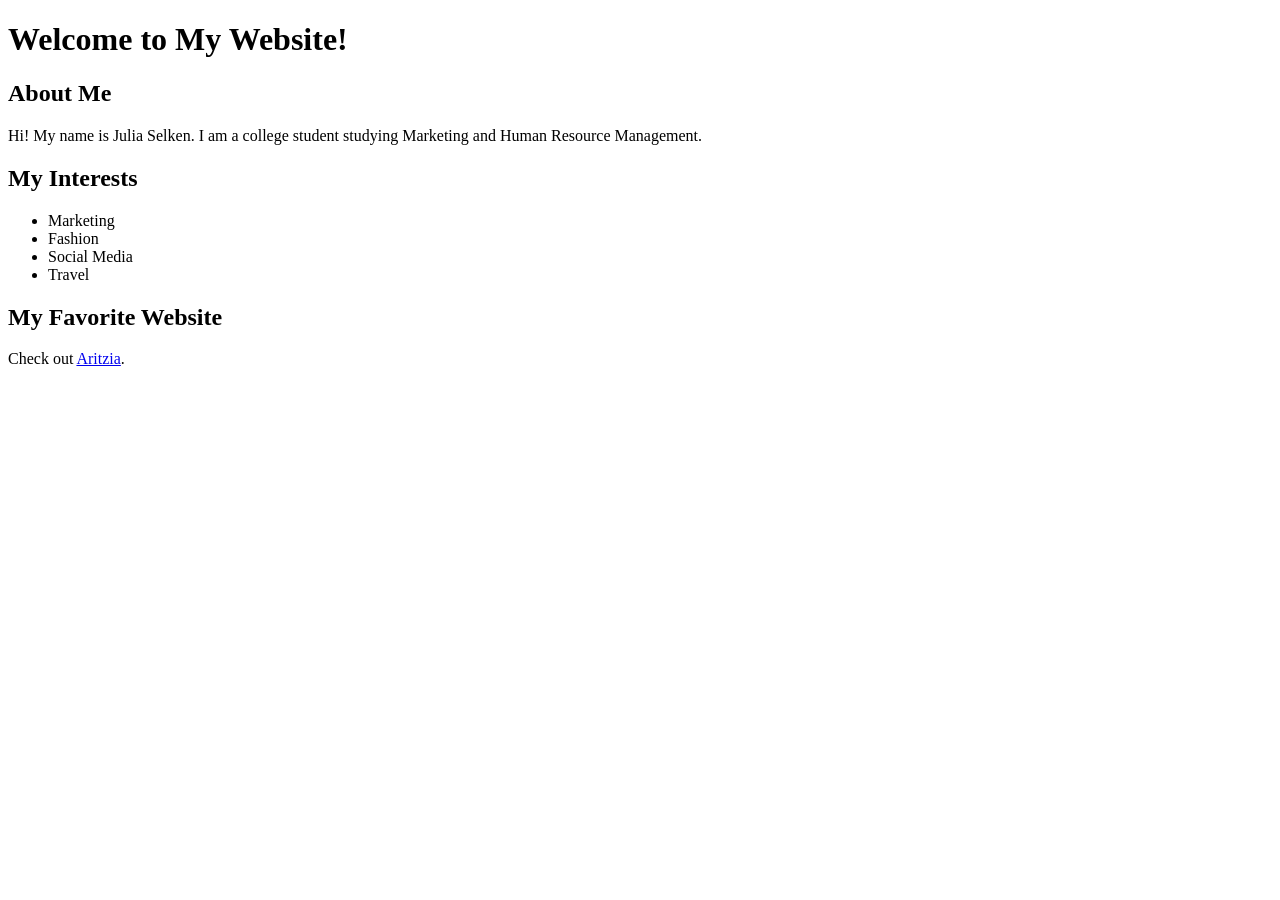
==== index.html @ e6001d1b "Create index.html" ====
<!DOCTYPE html>
<html lang="en">

<head>
  <meta charset="UTF-8">
  <meta name="viewport" content="width=device-width, initial-scale=1.0">

  <title>Julia Selken</title>
</head>

<body>

  <h1>Welcome to My Website!</h1>

  <h2>About Me</h2>

  <p>
    Hi! My name is Julia Selken. I am a college student studying Marketing
    and Human Resource Management.
  </p>

  <h2>My Interests</h2>

  <ul>
    <li>Marketing</li>
    <li>Fashion</li>
    <li>Social Media</li>
    <li>Travel</li>
  </ul>

  <h2>My Favorite Website</h2>

  <p>
    Check out
    <a href="https://www.aritzia.com/" target="_blank">Aritzia</a>.
  </p>

</body>

</html>
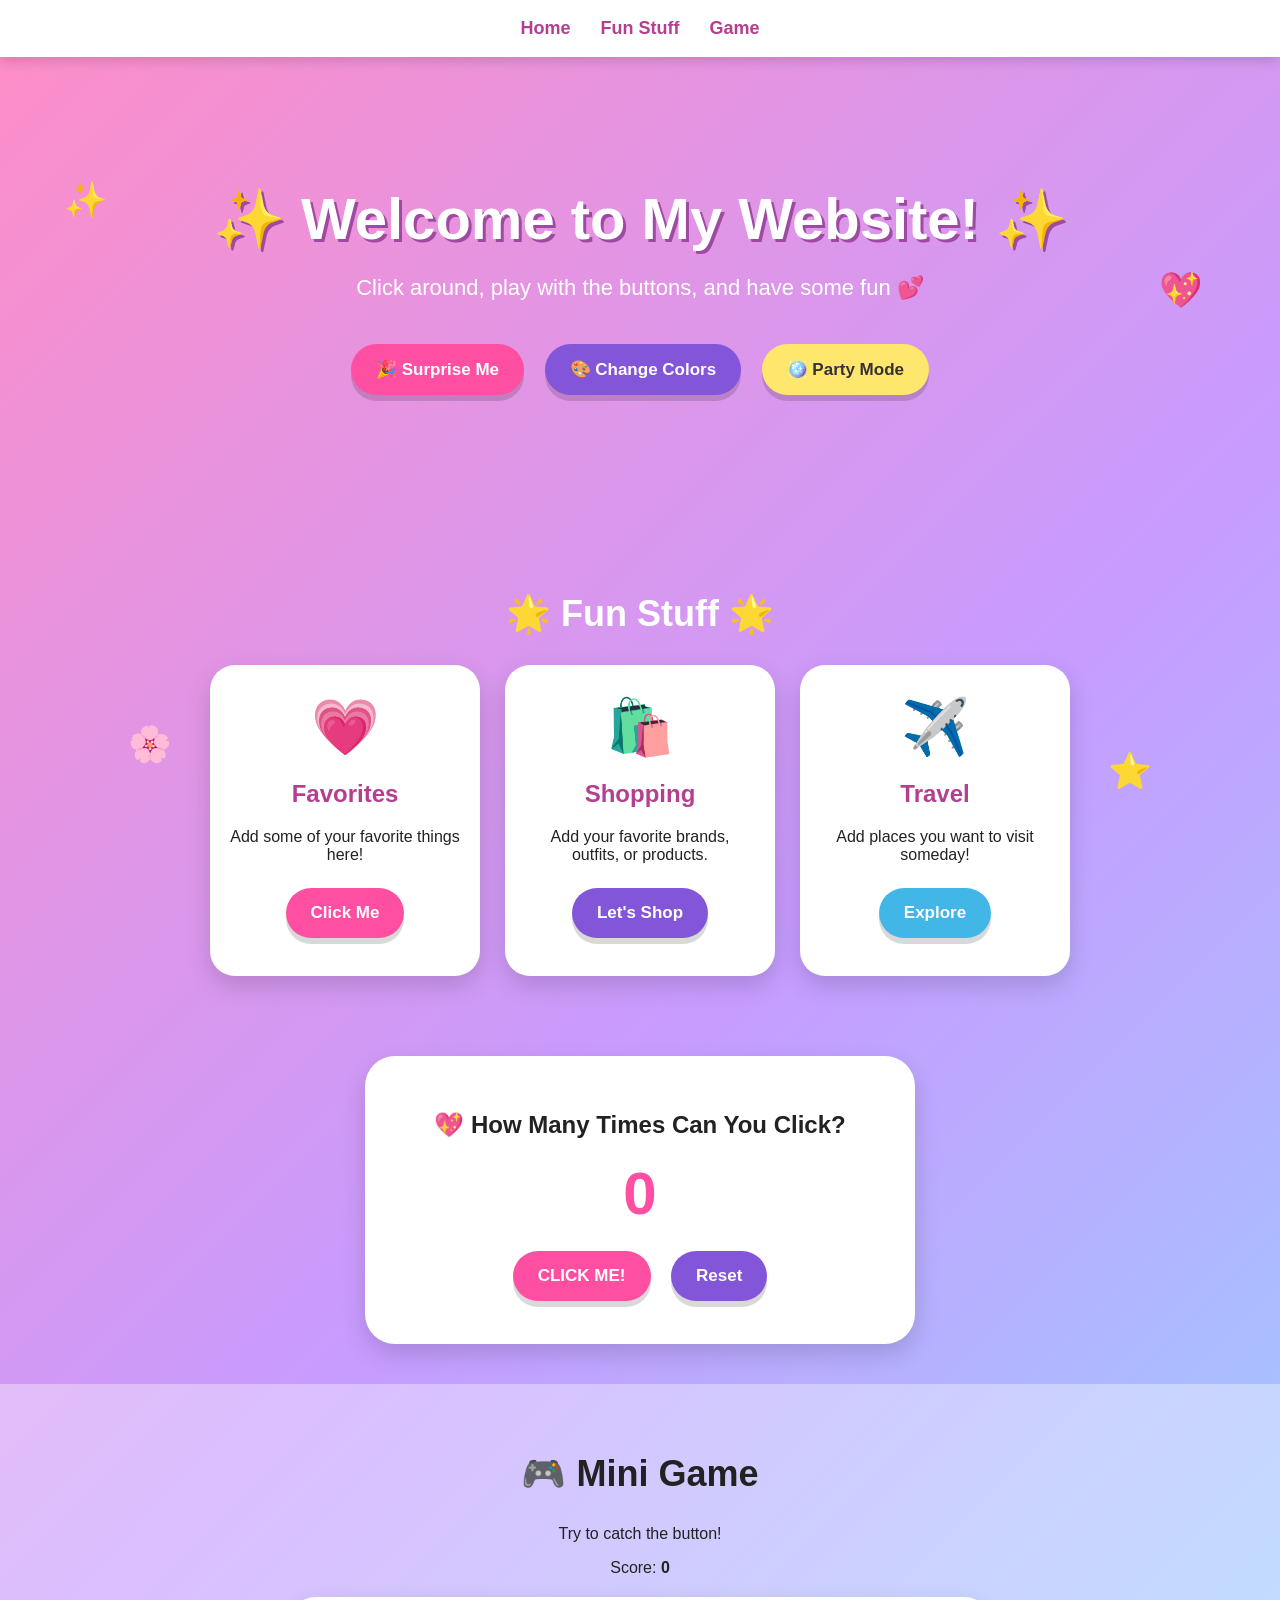
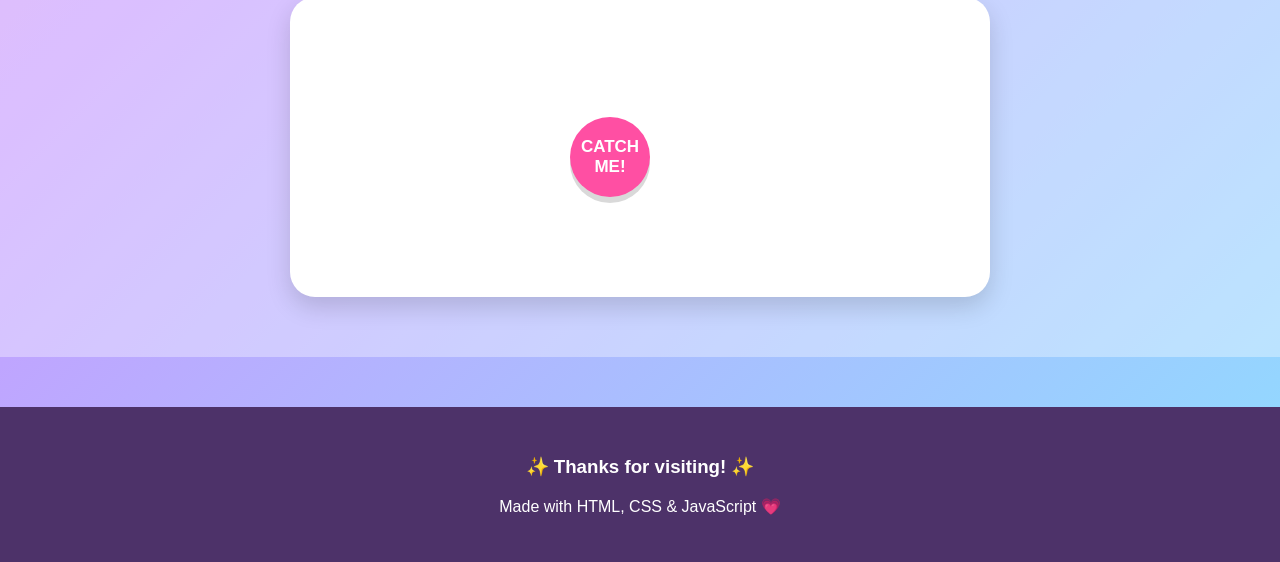
==== commit c309e6f0: "Update index.html" ====
--- a/index.html
+++ b/index.html
@@ -1,40 +1,576 @@
 <!DOCTYPE html>
 <html lang="en">
-
 <head>
   <meta charset="UTF-8">
   <meta name="viewport" content="width=device-width, initial-scale=1.0">
 
-  <title>Julia Selken</title>
+  <title>Julia's Fun Website</title>
+
+  <style>
+    * {
+      box-sizing: border-box;
+    }
+
+    body {
+      margin: 0;
+      font-family: Arial, Helvetica, sans-serif;
+      background: linear-gradient(135deg, #ff8dc7, #c79cff, #8fdcff);
+      min-height: 100vh;
+      color: #222;
+      text-align: center;
+      transition: background 0.5s ease;
+    }
+
+    /* TOP NAVIGATION */
+    nav {
+      background-color: white;
+      padding: 18px;
+      display: flex;
+      justify-content: center;
+      gap: 30px;
+      flex-wrap: wrap;
+      box-shadow: 0 4px 12px rgba(0,0,0,0.15);
+    }
+
+    nav a {
+      text-decoration: none;
+      color: #b43e8f;
+      font-weight: bold;
+      font-size: 18px;
+      transition: 0.2s;
+    }
+
+    nav a:hover {
+      color: #6336c7;
+      transform: scale(1.1);
+    }
+
+    /* HERO SECTION */
+    .hero {
+      padding: 80px 20px 60px;
+    }
+
+    h1 {
+      font-size: 58px;
+      margin-bottom: 10px;
+      color: white;
+      text-shadow: 3px 3px 0px #9f4aa2;
+    }
+
+    .subtitle {
+      font-size: 22px;
+      color: white;
+      margin-bottom: 35px;
+    }
+
+    /* BUTTONS */
+    button {
+      border: none;
+      padding: 15px 25px;
+      margin: 8px;
+      border-radius: 30px;
+      font-size: 17px;
+      font-weight: bold;
+      cursor: pointer;
+      transition: 0.25s;
+      box-shadow: 0 6px 0 rgba(0,0,0,0.15);
+    }
+
+    button:hover {
+      transform: translateY(-5px) scale(1.05);
+    }
+
+    button:active {
+      transform: translateY(2px);
+      box-shadow: 0 2px 0 rgba(0,0,0,0.15);
+    }
+
+    .pink-button {
+      background-color: #ff4fa3;
+      color: white;
+    }
+
+    .purple-button {
+      background-color: #8255d9;
+      color: white;
+    }
+
+    .blue-button {
+      background-color: #43b6e8;
+      color: white;
+    }
+
+    .yellow-button {
+      background-color: #ffe66d;
+      color: #333;
+    }
+
+    /* CARDS */
+    .section {
+      max-width: 1000px;
+      margin: auto;
+      padding: 40px 20px;
+    }
+
+    .card-container {
+      display: flex;
+      justify-content: center;
+      gap: 25px;
+      flex-wrap: wrap;
+    }
+
+    .card {
+      width: 270px;
+      background-color: white;
+      border-radius: 25px;
+      padding: 30px 20px;
+      box-shadow: 0 10px 25px rgba(0,0,0,0.15);
+      transition: 0.3s;
+    }
+
+    .card:hover {
+      transform: translateY(-10px) rotate(1deg);
+    }
+
+    .emoji {
+      font-size: 55px;
+    }
+
+    .card h2 {
+      color: #b43e8f;
+    }
+
+    /* CLICK COUNTER */
+    .counter-box {
+      background-color: white;
+      max-width: 550px;
+      margin: 40px auto;
+      padding: 35px;
+      border-radius: 30px;
+      box-shadow: 0 10px 25px rgba(0,0,0,0.15);
+    }
+
+    #count {
+      font-size: 60px;
+      font-weight: bold;
+      color: #ff4fa3;
+      margin: 15px;
+    }
+
+    /* SURPRISE MESSAGE */
+    #message {
+      min-height: 40px;
+      font-size: 24px;
+      font-weight: bold;
+      color: white;
+      margin-top: 20px;
+    }
+
+    /* MINI GAME */
+    .game {
+      background-color: rgba(255,255,255,0.35);
+      padding: 40px 20px;
+      margin-top: 40px;
+    }
+
+    #gameArea {
+      background-color: white;
+      width: 90%;
+      max-width: 700px;
+      height: 300px;
+      margin: 20px auto;
+      border-radius: 25px;
+      position: relative;
+      overflow: hidden;
+      box-shadow: 0 10px 25px rgba(0,0,0,0.15);
+    }
+
+    #gameButton {
+      position: absolute;
+      left: 40%;
+      top: 40%;
+      background-color: #ff4fa3;
+      color: white;
+      width: 80px;
+      height: 80px;
+      border-radius: 50%;
+      padding: 5px;
+      margin: 0;
+    }
+
+    /* FOOTER */
+    footer {
+      background-color: #4d3269;
+      color: white;
+      padding: 30px;
+      margin-top: 50px;
+    }
+
+    /* FLOATING DECORATIONS */
+    .floating {
+      position: fixed;
+      font-size: 35px;
+      animation: float 4s ease-in-out infinite;
+      pointer-events: none;
+    }
+
+    .one {
+      left: 5%;
+      top: 20%;
+    }
+
+    .two {
+      right: 6%;
+      top: 30%;
+      animation-delay: 1s;
+    }
+
+    .three {
+      left: 10%;
+      bottom: 15%;
+      animation-delay: 2s;
+    }
+
+    .four {
+      right: 10%;
+      bottom: 12%;
+      animation-delay: 3s;
+    }
+
+    @keyframes float {
+      0% {
+        transform: translateY(0px) rotate(0deg);
+      }
+
+      50% {
+        transform: translateY(-20px) rotate(10deg);
+      }
+
+      100% {
+        transform: translateY(0px) rotate(0deg);
+      }
+    }
+
+    @media (max-width: 600px) {
+      h1 {
+        font-size: 42px;
+      }
+
+      .subtitle {
+        font-size: 18px;
+      }
+    }
+  </style>
 </head>
 
 <body>
 
-  <h1>Welcome to My Website!</h1>
-
-  <h2>About Me</h2>
-
-  <p>
-    Hi! My name is Julia Selken. I am a college student studying Marketing
-    and Human Resource Management.
-  </p>
-
-  <h2>My Interests</h2>
-
-  <ul>
-    <li>Marketing</li>
-    <li>Fashion</li>
-    <li>Social Media</li>
-    <li>Travel</li>
-  </ul>
-
-  <h2>My Favorite Website</h2>
-
-  <p>
-    Check out
-    <a href="https://www.aritzia.com/" target="_blank">Aritzia</a>.
-  </p>
+  <!-- FLOATING DECORATIONS -->
+  <div class="floating one">✨</div>
+  <div class="floating two">💖</div>
+  <div class="floating three">🌸</div>
+  <div class="floating four">⭐</div>
+
+
+  <!-- NAVIGATION -->
+  <nav>
+    <a href="#home">Home</a>
+    <a href="#fun">Fun Stuff</a>
+    <a href="#game">Game</a>
+  </nav>
+
+
+  <!-- MAIN HERO -->
+  <section class="hero" id="home">
+
+    <h1>✨ Welcome to My Website! ✨</h1>
+
+    <p class="subtitle">
+      Click around, play with the buttons, and have some fun 💕
+    </p>
+
+    <button class="pink-button" onclick="showMessage()">
+      🎉 Surprise Me
+    </button>
+
+    <button class="purple-button" onclick="changeBackground()">
+      🎨 Change Colors
+    </button>
+
+    <button class="yellow-button" onclick="partyMode()">
+      🪩 Party Mode
+    </button>
+
+    <div id="message"></div>
+
+  </section>
+
+
+  <!-- FUN CARDS -->
+  <section class="section" id="fun">
+
+    <h2 style="font-size: 36px; color: white;">
+      🌟 Fun Stuff 🌟
+    </h2>
+
+    <div class="card-container">
+
+      <div class="card">
+        <div class="emoji">💗</div>
+        <h2>Favorites</h2>
+        <p>
+          Add some of your favorite things here!
+        </p>
+
+        <button class="pink-button" onclick="alert('You clicked Favorites! 💕')">
+          Click Me
+        </button>
+      </div>
+
+
+      <div class="card">
+        <div class="emoji">🛍️</div>
+        <h2>Shopping</h2>
+        <p>
+          Add your favorite brands, outfits, or products.
+        </p>
+
+        <button class="purple-button" onclick="alert('Shopping time! 🛍️✨')">
+          Let's Shop
+        </button>
+      </div>
+
+
+      <div class="card">
+        <div class="emoji">✈️</div>
+        <h2>Travel</h2>
+        <p>
+          Add places you want to visit someday!
+        </p>
+
+        <button class="blue-button" onclick="alert('Adventure time! ✈️🌴')">
+          Explore
+        </button>
+      </div>
+
+    </div>
+
+  </section>
+
+
+  <!-- CLICK COUNTER -->
+  <section class="counter-box">
+
+    <h2>💖 How Many Times Can You Click?</h2>
+
+    <div id="count">0</div>
+
+    <button class="pink-button" onclick="addClick()">
+      CLICK ME!
+    </button>
+
+    <button class="purple-button" onclick="resetClicks()">
+      Reset
+    </button>
+
+  </section>
+
+
+  <!-- MINI GAME -->
+  <section class="game" id="game">
+
+    <h2 style="font-size: 36px;">
+      🎮 Mini Game
+    </h2>
+
+    <p>
+      Try to catch the button!
+    </p>
+
+    <p>
+      Score: <strong id="score">0</strong>
+    </p>
+
+    <div id="gameArea">
+
+      <button id="gameButton" onclick="moveButton()">
+        CATCH ME!
+      </button>
+
+    </div>
+
+  </section>
+
+
+  <!-- FOOTER -->
+  <footer>
+    <h3>✨ Thanks for visiting! ✨</h3>
+    <p>Made with HTML, CSS & JavaScript 💗</p>
+  </footer>
+
+
+  <script>
+
+    /* SURPRISE MESSAGE */
+
+    function showMessage() {
+
+      const messages = [
+        "You're doing amazing! 💕",
+        "✨ Main character energy ✨",
+        "Today is going to be a good day! 🌸",
+        "You found the secret message! 🤭",
+        "SLAYYYY 💅",
+        "⭐ You're a star! ⭐",
+        "Time for a little treat 🛍️",
+        "Good vibes only! 💖"
+      ];
+
+      const randomNumber =
+        Math.floor(Math.random() * messages.length);
+
+      document.getElementById("message").innerHTML =
+        messages[randomNumber];
+    }
+
+
+    /* CHANGE BACKGROUND */
+
+    let colorNumber = 0;
+
+    const backgrounds = [
+      "linear-gradient(135deg, #ff8dc7, #c79cff, #8fdcff)",
+      "linear-gradient(135deg, #ffb3c6, #ff8fab, #fb6f92)",
+      "linear-gradient(135deg, #b8c0ff, #c8b6ff, #e7c6ff)",
+      "linear-gradient(135deg, #90e0ef, #caf0f8, #ade8f4)",
+      "linear-gradient(135deg, #ffd166, #ff8fab, #c77dff)"
+    ];
+
+    function changeBackground() {
+
+      colorNumber++;
+
+      if (colorNumber >= backgrounds.length) {
+        colorNumber = 0;
+      }
+
+      document.body.style.background =
+        backgrounds[colorNumber];
+    }
+
+
+    /* CLICK COUNTER */
+
+    let clicks = 0;
+
+    function addClick() {
+
+      clicks++;
+
+      document.getElementById("count").innerHTML = clicks;
+
+      if (clicks === 10) {
+        alert("🎉 YOU MADE IT TO 10!");
+      }
+
+      if (clicks === 25) {
+        alert("OMG 25 CLICKS?! 💖");
+      }
+
+      if (clicks === 50) {
+        alert("50!!! You're unstoppable 🏆");
+      }
+    }
+
+
+    function resetClicks() {
+
+      clicks = 0;
+
+      document.getElementById("count").innerHTML = 0;
+    }
+
+
+    /* PARTY MODE */
+
+    function partyMode() {
+
+      const partyColors = [
+        "#ff4fa3",
+        "#9b5de5",
+        "#00bbf9",
+        "#fee440",
+        "#00f5d4",
+        "#ff99c8"
+      ];
+
+      let changes = 0;
+
+      const party = setInterval(function() {
+
+        const randomColor =
+          partyColors[
+            Math.floor(Math.random() * partyColors.length)
+          ];
+
+        document.body.style.background = randomColor;
+
+        changes++;
+
+        if (changes > 10) {
+
+          clearInterval(party);
+
+          document.body.style.background =
+            "linear-gradient(135deg, #ff8dc7, #c79cff, #8fdcff)";
+        }
+
+      }, 150);
+    }
+
+
+    /* MINI GAME */
+
+    let score = 0;
+
+    function moveButton() {
+
+      score++;
+
+      document.getElementById("score").innerHTML = score;
+
+      const gameArea =
+        document.getElementById("gameArea");
+
+      const button =
+        document.getElementById("gameButton");
+
+      const maxX =
+        gameArea.clientWidth - button.offsetWidth;
+
+      const maxY =
+        gameArea.clientHeight - button.offsetHeight;
+
+      const randomX =
+        Math.floor(Math.random() * maxX);
+
+      const randomY =
+        Math.floor(Math.random() * maxY);
+
+      button.style.left = randomX + "px";
+
+      button.style.top = randomY + "px";
+
+
+      if (score === 10) {
+
+        alert(
+          "🏆 YOU WON! You caught it 10 times!"
+        );
+      }
+    }
+
+  </script>
 
 </body>
-
 </html>
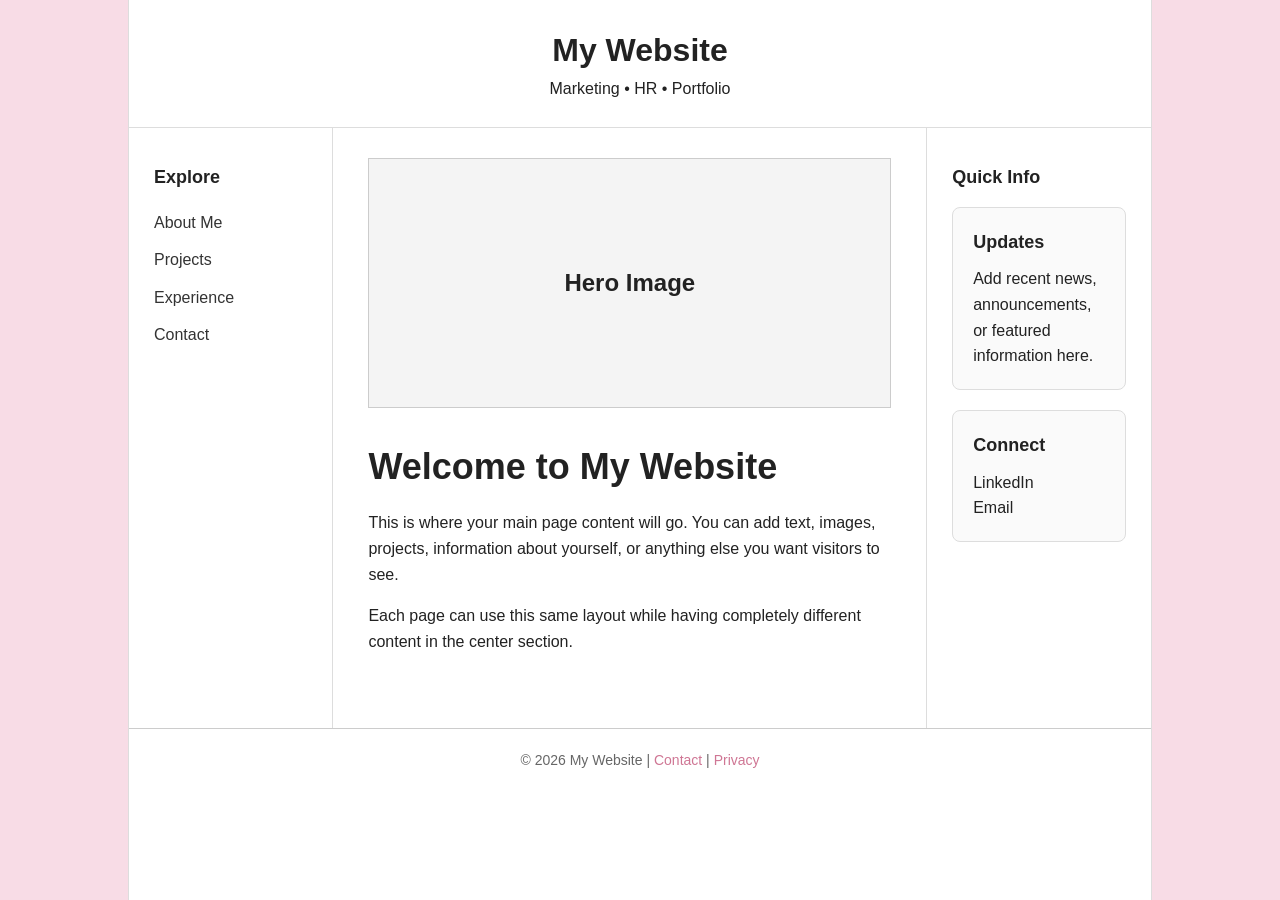
==== commit c25880d0: "Update index.html" ====
--- a/index.html
+++ b/index.html
@@ -1,576 +1,222 @@
 <!DOCTYPE html>
+
 <html lang="en">
+
 <head>
-  <meta charset="UTF-8">
-  <meta name="viewport" content="width=device-width, initial-scale=1.0">
-
-  <title>Julia's Fun Website</title>
-
-  <style>
-    * {
-      box-sizing: border-box;
-    }
-
-    body {
-      margin: 0;
-      font-family: Arial, Helvetica, sans-serif;
-      background: linear-gradient(135deg, #ff8dc7, #c79cff, #8fdcff);
-      min-height: 100vh;
-      color: #222;
-      text-align: center;
-      transition: background 0.5s ease;
-    }
-
-    /* TOP NAVIGATION */
-    nav {
-      background-color: white;
-      padding: 18px;
-      display: flex;
-      justify-content: center;
-      gap: 30px;
-      flex-wrap: wrap;
-      box-shadow: 0 4px 12px rgba(0,0,0,0.15);
-    }
-
-    nav a {
-      text-decoration: none;
-      color: #b43e8f;
-      font-weight: bold;
-      font-size: 18px;
-      transition: 0.2s;
-    }
-
-    nav a:hover {
-      color: #6336c7;
-      transform: scale(1.1);
-    }
-
-    /* HERO SECTION */
-    .hero {
-      padding: 80px 20px 60px;
-    }
-
-    h1 {
-      font-size: 58px;
-      margin-bottom: 10px;
-      color: white;
-      text-shadow: 3px 3px 0px #9f4aa2;
-    }
-
-    .subtitle {
-      font-size: 22px;
-      color: white;
-      margin-bottom: 35px;
-    }
-
-    /* BUTTONS */
-    button {
-      border: none;
-      padding: 15px 25px;
-      margin: 8px;
-      border-radius: 30px;
-      font-size: 17px;
-      font-weight: bold;
-      cursor: pointer;
-      transition: 0.25s;
-      box-shadow: 0 6px 0 rgba(0,0,0,0.15);
-    }
-
-    button:hover {
-      transform: translateY(-5px) scale(1.05);
-    }
-
-    button:active {
-      transform: translateY(2px);
-      box-shadow: 0 2px 0 rgba(0,0,0,0.15);
-    }
-
-    .pink-button {
-      background-color: #ff4fa3;
-      color: white;
-    }
-
-    .purple-button {
-      background-color: #8255d9;
-      color: white;
-    }
-
-    .blue-button {
-      background-color: #43b6e8;
-      color: white;
-    }
-
-    .yellow-button {
-      background-color: #ffe66d;
-      color: #333;
-    }
-
-    /* CARDS */
-    .section {
-      max-width: 1000px;
-      margin: auto;
-      padding: 40px 20px;
-    }
-
-    .card-container {
-      display: flex;
-      justify-content: center;
-      gap: 25px;
-      flex-wrap: wrap;
-    }
-
-    .card {
-      width: 270px;
-      background-color: white;
-      border-radius: 25px;
-      padding: 30px 20px;
-      box-shadow: 0 10px 25px rgba(0,0,0,0.15);
-      transition: 0.3s;
-    }
-
-    .card:hover {
-      transform: translateY(-10px) rotate(1deg);
-    }
-
-    .emoji {
-      font-size: 55px;
-    }
-
-    .card h2 {
-      color: #b43e8f;
-    }
-
-    /* CLICK COUNTER */
-    .counter-box {
-      background-color: white;
-      max-width: 550px;
-      margin: 40px auto;
-      padding: 35px;
-      border-radius: 30px;
-      box-shadow: 0 10px 25px rgba(0,0,0,0.15);
-    }
-
-    #count {
-      font-size: 60px;
-      font-weight: bold;
-      color: #ff4fa3;
-      margin: 15px;
-    }
-
-    /* SURPRISE MESSAGE */
-    #message {
-      min-height: 40px;
-      font-size: 24px;
-      font-weight: bold;
-      color: white;
-      margin-top: 20px;
-    }
-
-    /* MINI GAME */
-    .game {
-      background-color: rgba(255,255,255,0.35);
-      padding: 40px 20px;
-      margin-top: 40px;
-    }
-
-    #gameArea {
-      background-color: white;
-      width: 90%;
-      max-width: 700px;
-      height: 300px;
-      margin: 20px auto;
-      border-radius: 25px;
-      position: relative;
-      overflow: hidden;
-      box-shadow: 0 10px 25px rgba(0,0,0,0.15);
-    }
-
-    #gameButton {
-      position: absolute;
-      left: 40%;
-      top: 40%;
-      background-color: #ff4fa3;
-      color: white;
-      width: 80px;
-      height: 80px;
-      border-radius: 50%;
-      padding: 5px;
-      margin: 0;
-    }
-
-    /* FOOTER */
-    footer {
-      background-color: #4d3269;
-      color: white;
-      padding: 30px;
-      margin-top: 50px;
-    }
-
-    /* FLOATING DECORATIONS */
-    .floating {
-      position: fixed;
-      font-size: 35px;
-      animation: float 4s ease-in-out infinite;
-      pointer-events: none;
-    }
-
-    .one {
-      left: 5%;
-      top: 20%;
-    }
-
-    .two {
-      right: 6%;
-      top: 30%;
-      animation-delay: 1s;
-    }
-
-    .three {
-      left: 10%;
-      bottom: 15%;
-      animation-delay: 2s;
-    }
-
-    .four {
-      right: 10%;
-      bottom: 12%;
-      animation-delay: 3s;
-    }
-
-    @keyframes float {
-      0% {
-        transform: translateY(0px) rotate(0deg);
-      }
-
-      50% {
-        transform: translateY(-20px) rotate(10deg);
-      }
-
-      100% {
-        transform: translateY(0px) rotate(0deg);
-      }
-    }
-
-    @media (max-width: 600px) {
-      h1 {
-        font-size: 42px;
-      }
-
-      .subtitle {
-        font-size: 18px;
-      }
-    }
-  </style>
+
+    <meta charset="UTF-8">
+
+    <meta
+        name="viewport"
+        content="width=device-width, initial-scale=1.0"
+    >
+
+    <title>My Website</title>
+
+    <link rel="stylesheet" href="style.css">
+
 </head>
 
+
 <body>
 
-  <!-- FLOATING DECORATIONS -->
-  <div class="floating one">✨</div>
-  <div class="floating two">💖</div>
-  <div class="floating three">🌸</div>
-  <div class="floating four">⭐</div>
-
-
-  <!-- NAVIGATION -->
-  <nav>
-    <a href="#home">Home</a>
-    <a href="#fun">Fun Stuff</a>
-    <a href="#game">Game</a>
-  </nav>
-
-
-  <!-- MAIN HERO -->
-  <section class="hero" id="home">
-
-    <h1>✨ Welcome to My Website! ✨</h1>
-
-    <p class="subtitle">
-      Click around, play with the buttons, and have some fun 💕
-    </p>
-
-    <button class="pink-button" onclick="showMessage()">
-      🎉 Surprise Me
-    </button>
-
-    <button class="purple-button" onclick="changeBackground()">
-      🎨 Change Colors
-    </button>
-
-    <button class="yellow-button" onclick="partyMode()">
-      🪩 Party Mode
-    </button>
-
-    <div id="message"></div>
-
-  </section>
-
-
-  <!-- FUN CARDS -->
-  <section class="section" id="fun">
-
-    <h2 style="font-size: 36px; color: white;">
-      🌟 Fun Stuff 🌟
-    </h2>
-
-    <div class="card-container">
-
-      <div class="card">
-        <div class="emoji">💗</div>
-        <h2>Favorites</h2>
+<div class="site-wrapper">
+
+
+    <!-- =========================
+         TOP HEADER
+    ========================== -->
+
+    <header class="top-banner">
+
+        <div>
+
+            <h1>My Website</h1>
+
+            <p>
+                Marketing • HR • Portfolio
+            </p>
+
+        </div>
+
+    </header>
+
+
+
+    <!-- =========================
+         SHARED NAVIGATION
+    ========================== -->
+
+    <div id="navigation"></div>
+
+
+
+    <!-- =========================
+         THREE COLUMN CONTENT
+    ========================== -->
+
+    <div class="content-grid">
+
+
+        <!-- LEFT NAVIGATION -->
+
+        <aside class="left-sidebar">
+
+            <h3>Explore</h3>
+
+            <ul>
+
+                <li>
+                    <a href="about.html">
+                        About Me
+                    </a>
+                </li>
+
+                <li>
+                    <a href="projects.html">
+                        Projects
+                    </a>
+                </li>
+
+                <li>
+                    <a href="experience.html">
+                        Experience
+                    </a>
+                </li>
+
+                <li>
+                    <a href="contact.html">
+                        Contact
+                    </a>
+                </li>
+
+            </ul>
+
+        </aside>
+
+
+
+        <!-- MAIN CONTENT -->
+
+        <main class="main-content">
+
+
+            <!-- HERO IMAGE -->
+
+            <section class="hero">
+
+                <div class="hero-placeholder">
+
+                    Hero Image
+
+                </div>
+
+            </section>
+
+
+
+            <!-- PAGE CONTENT -->
+
+            <section>
+
+                <h1>
+                    Welcome to My Website
+                </h1>
+
+                <p>
+                    This is where your main page content
+                    will go. You can add text, images,
+                    projects, information about yourself,
+                    or anything else you want visitors
+                    to see.
+                </p>
+
+                <p>
+                    Each page can use this same layout
+                    while having completely different
+                    content in the center section.
+                </p>
+
+            </section>
+
+
+        </main>
+
+
+
+        <!-- RIGHT SIDEBAR -->
+
+        <aside class="right-sidebar">
+
+            <div class="sticky-content">
+
+                <h3>
+                    Quick Info
+                </h3>
+
+                <div class="card">
+
+                    <h3>
+                        Updates
+                    </h3>
+
+                    <p>
+                        Add recent news, announcements,
+                        or featured information here.
+                    </p>
+
+                </div>
+
+
+                <div class="card">
+
+                    <h3>
+                        Connect
+                    </h3>
+
+                    <p>
+                        LinkedIn
+                    </p>
+
+                    <p>
+                        Email
+                    </p>
+
+                </div>
+
+            </div>
+
+        </aside>
+
+
+    </div>
+
+
+
+    <!-- =========================
+         FOOTER
+    ========================== -->
+
+    <footer>
+
         <p>
-          Add some of your favorite things here!
+            © 2026 My Website |
+            <a href="contact.html">Contact</a> |
+            <a href="privacy.html">Privacy</a>
         </p>
 
-        <button class="pink-button" onclick="alert('You clicked Favorites! 💕')">
-          Click Me
-        </button>
-      </div>
-
-
-      <div class="card">
-        <div class="emoji">🛍️</div>
-        <h2>Shopping</h2>
-        <p>
-          Add your favorite brands, outfits, or products.
-        </p>
-
-        <button class="purple-button" onclick="alert('Shopping time! 🛍️✨')">
-          Let's Shop
-        </button>
-      </div>
-
-
-      <div class="card">
-        <div class="emoji">✈️</div>
-        <h2>Travel</h2>
-        <p>
-          Add places you want to visit someday!
-        </p>
-
-        <button class="blue-button" onclick="alert('Adventure time! ✈️🌴')">
-          Explore
-        </button>
-      </div>
-
-    </div>
-
-  </section>
-
-
-  <!-- CLICK COUNTER -->
-  <section class="counter-box">
-
-    <h2>💖 How Many Times Can You Click?</h2>
-
-    <div id="count">0</div>
-
-    <button class="pink-button" onclick="addClick()">
-      CLICK ME!
-    </button>
-
-    <button class="purple-button" onclick="resetClicks()">
-      Reset
-    </button>
-
-  </section>
-
-
-  <!-- MINI GAME -->
-  <section class="game" id="game">
-
-    <h2 style="font-size: 36px;">
-      🎮 Mini Game
-    </h2>
-
-    <p>
-      Try to catch the button!
-    </p>
-
-    <p>
-      Score: <strong id="score">0</strong>
-    </p>
-
-    <div id="gameArea">
-
-      <button id="gameButton" onclick="moveButton()">
-        CATCH ME!
-      </button>
-
-    </div>
-
-  </section>
-
-
-  <!-- FOOTER -->
-  <footer>
-    <h3>✨ Thanks for visiting! ✨</h3>
-    <p>Made with HTML, CSS & JavaScript 💗</p>
-  </footer>
-
-
-  <script>
-
-    /* SURPRISE MESSAGE */
-
-    function showMessage() {
-
-      const messages = [
-        "You're doing amazing! 💕",
-        "✨ Main character energy ✨",
-        "Today is going to be a good day! 🌸",
-        "You found the secret message! 🤭",
-        "SLAYYYY 💅",
-        "⭐ You're a star! ⭐",
-        "Time for a little treat 🛍️",
-        "Good vibes only! 💖"
-      ];
-
-      const randomNumber =
-        Math.floor(Math.random() * messages.length);
-
-      document.getElementById("message").innerHTML =
-        messages[randomNumber];
-    }
-
-
-    /* CHANGE BACKGROUND */
-
-    let colorNumber = 0;
-
-    const backgrounds = [
-      "linear-gradient(135deg, #ff8dc7, #c79cff, #8fdcff)",
-      "linear-gradient(135deg, #ffb3c6, #ff8fab, #fb6f92)",
-      "linear-gradient(135deg, #b8c0ff, #c8b6ff, #e7c6ff)",
-      "linear-gradient(135deg, #90e0ef, #caf0f8, #ade8f4)",
-      "linear-gradient(135deg, #ffd166, #ff8fab, #c77dff)"
-    ];
-
-    function changeBackground() {
-
-      colorNumber++;
-
-      if (colorNumber >= backgrounds.length) {
-        colorNumber = 0;
-      }
-
-      document.body.style.background =
-        backgrounds[colorNumber];
-    }
-
-
-    /* CLICK COUNTER */
-
-    let clicks = 0;
-
-    function addClick() {
-
-      clicks++;
-
-      document.getElementById("count").innerHTML = clicks;
-
-      if (clicks === 10) {
-        alert("🎉 YOU MADE IT TO 10!");
-      }
-
-      if (clicks === 25) {
-        alert("OMG 25 CLICKS?! 💖");
-      }
-
-      if (clicks === 50) {
-        alert("50!!! You're unstoppable 🏆");
-      }
-    }
-
-
-    function resetClicks() {
-
-      clicks = 0;
-
-      document.getElementById("count").innerHTML = 0;
-    }
-
-
-    /* PARTY MODE */
-
-    function partyMode() {
-
-      const partyColors = [
-        "#ff4fa3",
-        "#9b5de5",
-        "#00bbf9",
-        "#fee440",
-        "#00f5d4",
-        "#ff99c8"
-      ];
-
-      let changes = 0;
-
-      const party = setInterval(function() {
-
-        const randomColor =
-          partyColors[
-            Math.floor(Math.random() * partyColors.length)
-          ];
-
-        document.body.style.background = randomColor;
-
-        changes++;
-
-        if (changes > 10) {
-
-          clearInterval(party);
-
-          document.body.style.background =
-            "linear-gradient(135deg, #ff8dc7, #c79cff, #8fdcff)";
-        }
-
-      }, 150);
-    }
-
-
-    /* MINI GAME */
-
-    let score = 0;
-
-    function moveButton() {
-
-      score++;
-
-      document.getElementById("score").innerHTML = score;
-
-      const gameArea =
-        document.getElementById("gameArea");
-
-      const button =
-        document.getElementById("gameButton");
-
-      const maxX =
-        gameArea.clientWidth - button.offsetWidth;
-
-      const maxY =
-        gameArea.clientHeight - button.offsetHeight;
-
-      const randomX =
-        Math.floor(Math.random() * maxX);
-
-      const randomY =
-        Math.floor(Math.random() * maxY);
-
-      button.style.left = randomX + "px";
-
-      button.style.top = randomY + "px";
-
-
-      if (score === 10) {
-
-        alert(
-          "🏆 YOU WON! You caught it 10 times!"
-        );
-      }
-    }
-
-  </script>
+    </footer>
+
+
+</div>
+
+
+
+<!-- SHARED NAVIGATION SCRIPT -->
+
+<script src="navigation.js"></script>
+
 
 </body>
+
 </html>
--- a/style.css
+++ b/style.css
@@ -0,0 +1,420 @@
+/* =========================================
+   RESET / GLOBAL
+========================================= */
+
+* {
+    box-sizing: border-box;
+    margin: 0;
+    padding: 0;
+}
+
+html {
+    scroll-behavior: smooth;
+}
+
+body {
+    font-family: Arial, Helvetica, sans-serif;
+    background-color: #f8dce6;
+    color: #222;
+    line-height: 1.6;
+}
+
+
+/* =========================================
+   MAIN WEBSITE WRAPPER
+   10% pink background on each side
+========================================= */
+
+.site-wrapper {
+    width: 80%;
+    margin: 0 auto;
+    min-height: 100vh;
+    background-color: white;
+    border-left: 1px solid #ddd;
+    border-right: 1px solid #ddd;
+}
+
+
+/* =========================================
+   TOP GRAPHIC / HEADER AREA
+========================================= */
+
+.top-banner {
+    width: 100%;
+    min-height: 100px;
+    padding: 25px 40px;
+
+    display: flex;
+    justify-content: center;
+    align-items: center;
+
+    text-align: center;
+    background-color: #fff;
+    border-bottom: 1px solid #ddd;
+}
+
+.top-banner img {
+    max-width: 100%;
+    height: auto;
+}
+
+
+/* =========================================
+   PRIMARY NAVIGATION
+========================================= */
+
+.primary-nav {
+    width: 100%;
+    background-color: #ffffff;
+    border-bottom: 1px solid #ccc;
+
+    position: sticky;
+    top: 0;
+    z-index: 1000;
+}
+
+.primary-nav ul {
+    list-style: none;
+
+    display: flex;
+    justify-content: center;
+    align-items: center;
+
+    gap: 35px;
+
+    padding: 14px 20px;
+}
+
+.primary-nav a {
+    text-decoration: none;
+    color: #333;
+    font-size: 16px;
+    font-weight: 600;
+
+    transition: 0.2s ease;
+}
+
+.primary-nav a:hover,
+.primary-nav a.active {
+    color: #cf7694;
+}
+
+
+/* =========================================
+   SECONDARY NAVIGATION
+========================================= */
+
+.secondary-nav {
+    width: 100%;
+    background-color: #fafafa;
+    border-bottom: 1px solid #ddd;
+}
+
+.secondary-nav ul {
+    list-style: none;
+
+    display: flex;
+    justify-content: center;
+    gap: 25px;
+
+    padding: 8px 20px;
+}
+
+.secondary-nav a {
+    text-decoration: none;
+    color: #555;
+    font-size: 14px;
+}
+
+.secondary-nav a:hover {
+    color: #cf7694;
+}
+
+
+/* =========================================
+   MAIN THREE-COLUMN PAGE LAYOUT
+========================================= */
+
+.content-grid {
+    display: grid;
+
+    grid-template-columns:
+        minmax(150px, 20%)
+        minmax(0, 1fr)
+        minmax(180px, 22%);
+
+    min-height: 600px;
+}
+
+
+/* =========================================
+   LEFT SIDEBAR
+========================================= */
+
+.left-sidebar {
+    padding: 35px 25px;
+
+    border-right: 1px solid #ddd;
+
+    background-color: #fff;
+}
+
+.left-sidebar h3 {
+    margin-bottom: 18px;
+    font-size: 18px;
+}
+
+.left-sidebar ul {
+    list-style: none;
+}
+
+.left-sidebar li {
+    margin-bottom: 12px;
+}
+
+.left-sidebar a {
+    text-decoration: none;
+    color: #333;
+    font-weight: 500;
+}
+
+.left-sidebar a:hover {
+    color: #cf7694;
+}
+
+
+/* =========================================
+   MAIN CONTENT
+========================================= */
+
+.main-content {
+    padding: 30px 35px;
+}
+
+.main-content h1 {
+    font-size: 36px;
+    margin-bottom: 15px;
+}
+
+.main-content h2 {
+    font-size: 27px;
+    margin-top: 30px;
+    margin-bottom: 12px;
+}
+
+.main-content p {
+    margin-bottom: 16px;
+}
+
+
+/* =========================================
+   HERO IMAGE
+========================================= */
+
+.hero {
+    width: 100%;
+    margin-bottom: 30px;
+}
+
+.hero img {
+    width: 100%;
+    height: 260px;
+    object-fit: cover;
+    display: block;
+    border-radius: 6px;
+}
+
+.hero-placeholder {
+    width: 100%;
+    min-height: 250px;
+
+    display: flex;
+    justify-content: center;
+    align-items: center;
+
+    background-color: #f4f4f4;
+    border: 1px solid #ccc;
+
+    font-size: 24px;
+    font-weight: bold;
+}
+
+
+/* =========================================
+   RIGHT SIDEBAR / STICKY CONTENT
+========================================= */
+
+.right-sidebar {
+    padding: 35px 25px;
+
+    border-left: 1px solid #ddd;
+
+    background-color: #fff;
+}
+
+.sticky-content {
+    position: sticky;
+    top: 90px;
+}
+
+.right-sidebar h3 {
+    margin-bottom: 15px;
+    font-size: 18px;
+}
+
+.right-sidebar ul {
+    padding-left: 20px;
+}
+
+.right-sidebar li {
+    margin-bottom: 8px;
+}
+
+
+/* =========================================
+   INFO / CARD STYLE
+========================================= */
+
+.card {
+    background-color: #fafafa;
+
+    border: 1px solid #ddd;
+    border-radius: 8px;
+
+    padding: 20px;
+    margin-bottom: 20px;
+}
+
+.card h3 {
+    margin-bottom: 10px;
+}
+
+
+/* =========================================
+   BUTTONS
+========================================= */
+
+.button {
+    display: inline-block;
+
+    background-color: #cf7694;
+    color: white;
+
+    padding: 10px 20px;
+
+    border-radius: 6px;
+    border: none;
+
+    text-decoration: none;
+    cursor: pointer;
+
+    transition: 0.2s ease;
+}
+
+.button:hover {
+    background-color: #b96180;
+    transform: translateY(-2px);
+}
+
+
+/* =========================================
+   FOOTER
+========================================= */
+
+footer {
+    width: 100%;
+
+    padding: 20px 30px;
+
+    border-top: 1px solid #ccc;
+
+    background-color: #fff;
+
+    text-align: center;
+
+    font-size: 14px;
+    color: #666;
+}
+
+footer a {
+    color: #cf7694;
+    text-decoration: none;
+}
+
+footer a:hover {
+    text-decoration: underline;
+}
+
+
+/* =========================================
+   TABLET RESPONSIVE
+========================================= */
+
+@media (max-width: 1000px) {
+
+    .site-wrapper {
+        width: 90%;
+    }
+
+    .content-grid {
+        grid-template-columns: 180px 1fr;
+    }
+
+    .right-sidebar {
+        grid-column: 1 / -1;
+
+        border-left: none;
+        border-top: 1px solid #ddd;
+    }
+
+    .sticky-content {
+        position: static;
+    }
+}
+
+
+/* =========================================
+   MOBILE RESPONSIVE
+========================================= */
+
+@media (max-width: 700px) {
+
+    body {
+        background-color: #f8dce6;
+    }
+
+    .site-wrapper {
+        width: 96%;
+    }
+
+    .content-grid {
+        display: block;
+    }
+
+    .left-sidebar,
+    .right-sidebar {
+        border: none;
+        border-bottom: 1px solid #ddd;
+    }
+
+    .primary-nav ul {
+        flex-wrap: wrap;
+        gap: 15px;
+    }
+
+    .secondary-nav ul {
+        flex-wrap: wrap;
+    }
+
+    .main-content {
+        padding: 25px 20px;
+    }
+
+    .main-content h1 {
+        font-size: 30px;
+    }
+
+    .hero img {
+        height: 200px;
+    }
+}
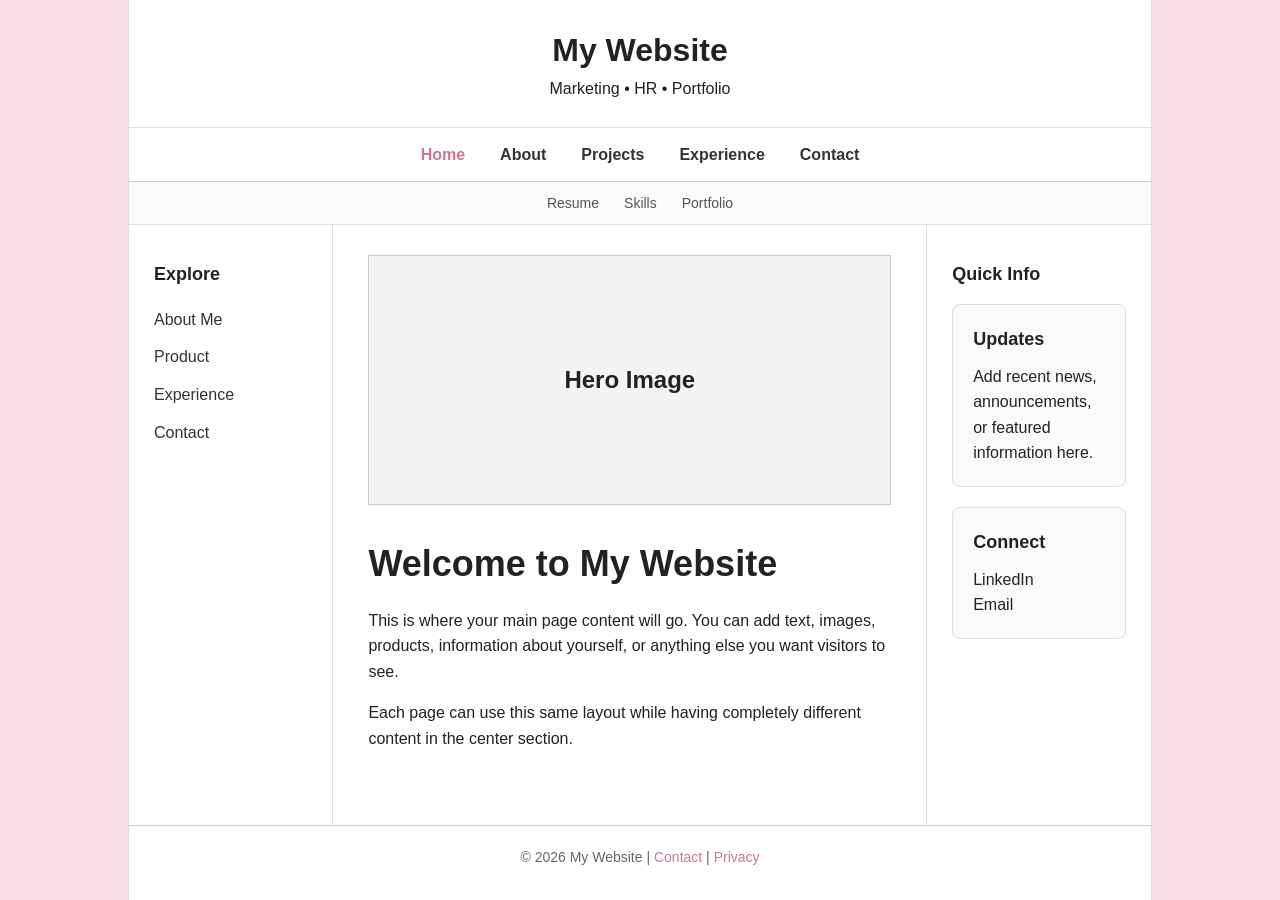
==== commit acc84cca: "Update index.html" ====
--- a/index.html
+++ b/index.html
@@ -73,8 +73,8 @@
                 </li>
 
                 <li>
-                    <a href="projects.html">
-                        Projects
+                    <a href="product.html">
+                        Product
                     </a>
                 </li>
 
@@ -126,7 +126,7 @@
                 <p>
                     This is where your main page content
                     will go. You can add text, images,
-                    projects, information about yourself,
+                    products, information about yourself,
                     or anything else you want visitors
                     to see.
                 </p>
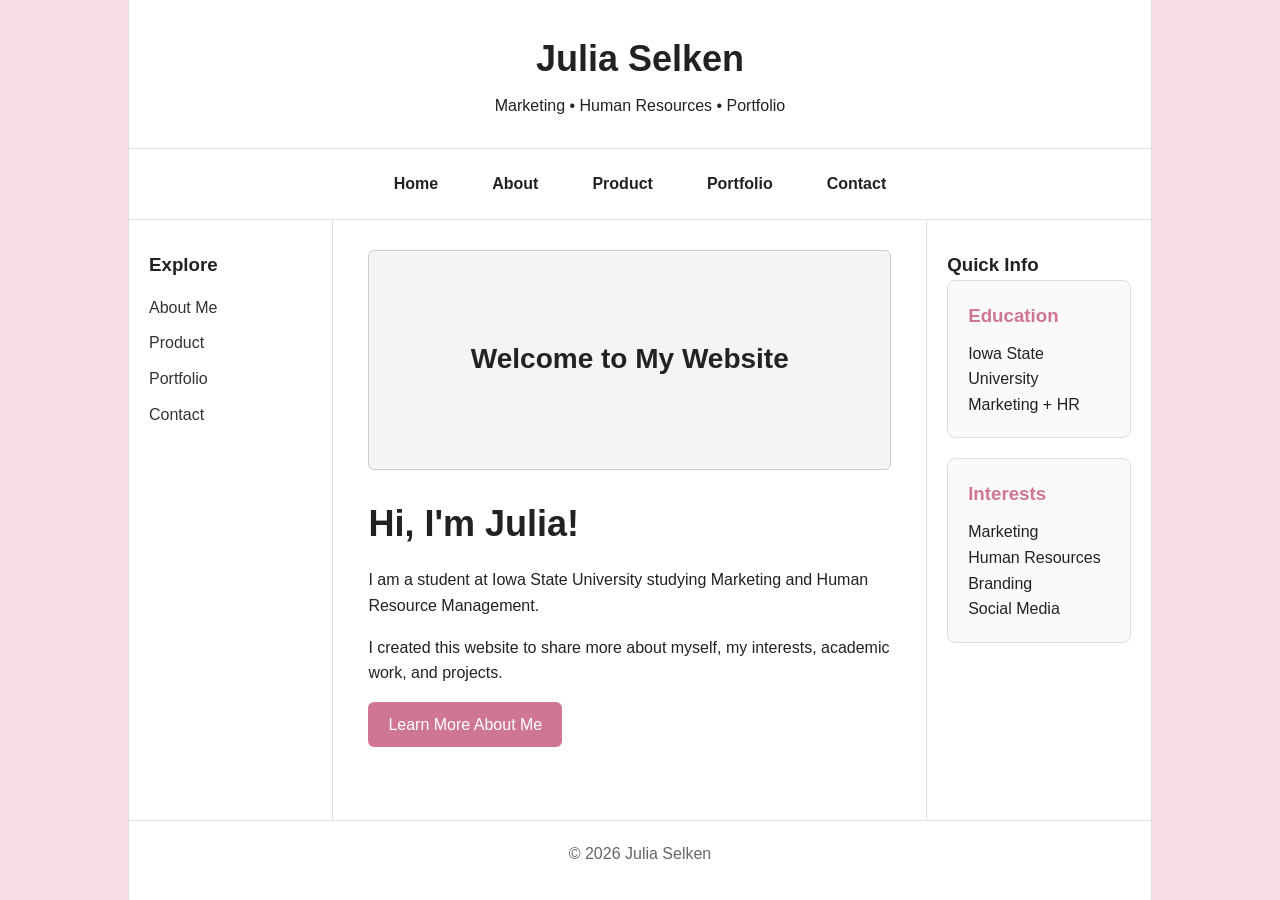
==== commit 40dac776: "Update index.html" ====
--- a/index.html
+++ b/index.html
@@ -1,222 +1,96 @@
 <!DOCTYPE html>
-
 <html lang="en">
 
 <head>
-
     <meta charset="UTF-8">
-
-    <meta
-        name="viewport"
-        content="width=device-width, initial-scale=1.0"
-    >
-
-    <title>My Website</title>
-
+    <meta name="viewport" content="width=device-width, initial-scale=1.0">
+    <title>Home | Julia Selken</title>
     <link rel="stylesheet" href="style.css">
-
 </head>
-
 
 <body>
 
 <div class="site-wrapper">
 
-
-    <!-- =========================
-         TOP HEADER
-    ========================== -->
-
     <header class="top-banner">
-
-        <div>
-
-            <h1>My Website</h1>
-
-            <p>
-                Marketing • HR • Portfolio
-            </p>
-
-        </div>
-
+        <h1>Julia Selken</h1>
+        <p>Marketing • Human Resources • Portfolio</p>
     </header>
-
-
-
-    <!-- =========================
-         SHARED NAVIGATION
-    ========================== -->
 
     <div id="navigation"></div>
 
-
-
-    <!-- =========================
-         THREE COLUMN CONTENT
-    ========================== -->
-
     <div class="content-grid">
 
-
-        <!-- LEFT NAVIGATION -->
-
         <aside class="left-sidebar">
-
             <h3>Explore</h3>
 
             <ul>
-
-                <li>
-                    <a href="about.html">
-                        About Me
-                    </a>
-                </li>
-
-                <li>
-                    <a href="product.html">
-                        Product
-                    </a>
-                </li>
-
-                <li>
-                    <a href="experience.html">
-                        Experience
-                    </a>
-                </li>
-
-                <li>
-                    <a href="contact.html">
-                        Contact
-                    </a>
-                </li>
-
+                <li><a href="about.html">About Me</a></li>
+                <li><a href="product.html">Product</a></li>
+                <li><a href="portfolio.html">Portfolio</a></li>
+                <li><a href="contact.html">Contact</a></li>
             </ul>
-
         </aside>
-
-
-
-        <!-- MAIN CONTENT -->
 
         <main class="main-content">
 
+            <div class="hero-placeholder">
+                Welcome to My Website
+            </div>
 
-            <!-- HERO IMAGE -->
+            <h1>Hi, I'm Julia!</h1>
 
-            <section class="hero">
+            <p>
+                I am a student at Iowa State University studying Marketing and
+                Human Resource Management.
+            </p>
 
-                <div class="hero-placeholder">
+            <p>
+                I created this website to share more about myself, my interests,
+                academic work, and projects.
+            </p>
 
-                    Hero Image
-
-                </div>
-
-            </section>
-
-
-
-            <!-- PAGE CONTENT -->
-
-            <section>
-
-                <h1>
-                    Welcome to My Website
-                </h1>
-
-                <p>
-                    This is where your main page content
-                    will go. You can add text, images,
-                    products, information about yourself,
-                    or anything else you want visitors
-                    to see.
-                </p>
-
-                <p>
-                    Each page can use this same layout
-                    while having completely different
-                    content in the center section.
-                </p>
-
-            </section>
-
+            <a href="about.html" class="button">Learn More About Me</a>
 
         </main>
-
-
-
-        <!-- RIGHT SIDEBAR -->
 
         <aside class="right-sidebar">
 
             <div class="sticky-content">
 
-                <h3>
-                    Quick Info
-                </h3>
+                <h3>Quick Info</h3>
 
                 <div class="card">
-
-                    <h3>
-                        Updates
-                    </h3>
-
+                    <h3>Education</h3>
                     <p>
-                        Add recent news, announcements,
-                        or featured information here.
+                        Iowa State University<br>
+                        Marketing + HR
                     </p>
-
                 </div>
 
-
                 <div class="card">
-
-                    <h3>
-                        Connect
-                    </h3>
-
+                    <h3>Interests</h3>
                     <p>
-                        LinkedIn
+                        Marketing<br>
+                        Human Resources<br>
+                        Branding<br>
+                        Social Media
                     </p>
-
-                    <p>
-                        Email
-                    </p>
-
                 </div>
 
             </div>
 
         </aside>
 
-
     </div>
 
-
-
-    <!-- =========================
-         FOOTER
-    ========================== -->
-
     <footer>
-
-        <p>
-            © 2026 My Website |
-            <a href="contact.html">Contact</a> |
-            <a href="privacy.html">Privacy</a>
-        </p>
-
+        <p>© 2026 Julia Selken</p>
     </footer>
-
 
 </div>
 
-
-
-<!-- SHARED NAVIGATION SCRIPT -->
-
 <script src="navigation.js"></script>
 
-
 </body>
-
 </html>
--- a/style.css
+++ b/style.css
@@ -1,7 +1,3 @@
-/* =========================================
-   RESET / GLOBAL
-========================================= */
-
 * {
     box-sizing: border-box;
     margin: 0;
@@ -18,12 +14,6 @@
     color: #222;
     line-height: 1.6;
 }
-
-
-/* =========================================
-   MAIN WEBSITE WRAPPER
-   10% pink background on each side
-========================================= */
 
 .site-wrapper {
     width: 80%;
@@ -34,134 +24,64 @@
     border-right: 1px solid #ddd;
 }
 
-
-/* =========================================
-   TOP GRAPHIC / HEADER AREA
-========================================= */
-
 .top-banner {
-    width: 100%;
-    min-height: 100px;
-    padding: 25px 40px;
-
+    text-align: center;
+    padding: 30px 20px;
+    background-color: white;
+    border-bottom: 1px solid #ddd;
+}
+
+.top-banner h1 {
+    font-size: 36px;
+    margin-bottom: 5px;
+}
+
+.top-banner p {
+    font-size: 16px;
+}
+
+#navigation {
+    background-color: white;
+    border-bottom: 1px solid #ddd;
+}
+
+.main-nav {
     display: flex;
     justify-content: center;
-    align-items: center;
-
-    text-align: center;
-    background-color: #fff;
-    border-bottom: 1px solid #ddd;
-}
-
-.top-banner img {
-    max-width: 100%;
-    height: auto;
-}
-
-
-/* =========================================
-   PRIMARY NAVIGATION
-========================================= */
-
-.primary-nav {
-    width: 100%;
-    background-color: #ffffff;
-    border-bottom: 1px solid #ccc;
-
-    position: sticky;
-    top: 0;
-    z-index: 1000;
-}
-
-.primary-nav ul {
-    list-style: none;
-
-    display: flex;
-    justify-content: center;
-    align-items: center;
-
-    gap: 35px;
-
+    gap: 30px;
     padding: 14px 20px;
 }
 
-.primary-nav a {
+.main-nav a {
     text-decoration: none;
-    color: #333;
-    font-size: 16px;
+    color: #222;
     font-weight: 600;
-
+    padding: 8px 12px;
+    border-radius: 6px;
     transition: 0.2s ease;
 }
 
-.primary-nav a:hover,
-.primary-nav a.active {
-    color: #cf7694;
-}
-
-
-/* =========================================
-   SECONDARY NAVIGATION
-========================================= */
-
-.secondary-nav {
-    width: 100%;
-    background-color: #fafafa;
-    border-bottom: 1px solid #ddd;
-}
-
-.secondary-nav ul {
-    list-style: none;
-
-    display: flex;
-    justify-content: center;
-    gap: 25px;
-
-    padding: 8px 20px;
-}
-
-.secondary-nav a {
-    text-decoration: none;
-    color: #555;
-    font-size: 14px;
-}
-
-.secondary-nav a:hover {
-    color: #cf7694;
-}
-
-
-/* =========================================
-   MAIN THREE-COLUMN PAGE LAYOUT
-========================================= */
+.main-nav a:hover {
+    background-color: #f7dce5;
+    color: #222;
+}
 
 .content-grid {
     display: grid;
-
     grid-template-columns:
         minmax(150px, 20%)
         minmax(0, 1fr)
         minmax(180px, 22%);
-
     min-height: 600px;
 }
 
-
-/* =========================================
-   LEFT SIDEBAR
-========================================= */
-
 .left-sidebar {
-    padding: 35px 25px;
-
+    padding: 30px 20px;
     border-right: 1px solid #ddd;
-
-    background-color: #fff;
 }
 
 .left-sidebar h3 {
-    margin-bottom: 18px;
-    font-size: 18px;
+    margin-bottom: 15px;
 }
 
 .left-sidebar ul {
@@ -169,23 +89,17 @@
 }
 
 .left-sidebar li {
-    margin-bottom: 12px;
+    margin-bottom: 10px;
 }
 
 .left-sidebar a {
     text-decoration: none;
     color: #333;
-    font-weight: 500;
 }
 
 .left-sidebar a:hover {
     color: #cf7694;
 }
-
-
-/* =========================================
-   MAIN CONTENT
-========================================= */
 
 .main-content {
     padding: 30px 35px;
@@ -206,149 +120,82 @@
     margin-bottom: 16px;
 }
 
-
-/* =========================================
-   HERO IMAGE
-========================================= */
-
-.hero {
-    width: 100%;
-    margin-bottom: 30px;
-}
-
-.hero img {
-    width: 100%;
-    height: 260px;
-    object-fit: cover;
-    display: block;
+.right-sidebar {
+    padding: 30px 20px;
+    border-left: 1px solid #ddd;
+}
+
+.sticky-content {
+    position: sticky;
+    top: 20px;
+}
+
+.card {
+    background-color: #fafafa;
+    border: 1px solid #ddd;
+    border-radius: 8px;
+    padding: 20px;
+    margin-bottom: 20px;
+    transition: 0.2s ease;
+}
+
+.card:hover {
+    transform: translateY(-3px);
+    box-shadow: 0 5px 15px rgba(0, 0, 0, 0.08);
+}
+
+.card h3 {
+    margin-bottom: 10px;
+    color: #cf7694;
+}
+
+.button {
+    display: inline-block;
+    background-color: #cf7694;
+    color: white;
+    padding: 10px 20px;
     border-radius: 6px;
+    text-decoration: none;
+    transition: 0.2s ease;
+}
+
+.button:hover {
+    background-color: #b96180;
+    transform: translateY(-2px);
 }
 
 .hero-placeholder {
-    width: 100%;
-    min-height: 250px;
-
+    min-height: 220px;
     display: flex;
     justify-content: center;
     align-items: center;
-
     background-color: #f4f4f4;
     border: 1px solid #ccc;
-
-    font-size: 24px;
+    border-radius: 6px;
+    font-size: 28px;
     font-weight: bold;
-}
-
-
-/* =========================================
-   RIGHT SIDEBAR / STICKY CONTENT
-========================================= */
-
-.right-sidebar {
-    padding: 35px 25px;
-
-    border-left: 1px solid #ddd;
-
-    background-color: #fff;
-}
-
-.sticky-content {
-    position: sticky;
-    top: 90px;
-}
-
-.right-sidebar h3 {
-    margin-bottom: 15px;
-    font-size: 18px;
-}
-
-.right-sidebar ul {
-    padding-left: 20px;
-}
-
-.right-sidebar li {
-    margin-bottom: 8px;
-}
-
-
-/* =========================================
-   INFO / CARD STYLE
-========================================= */
-
-.card {
-    background-color: #fafafa;
-
-    border: 1px solid #ddd;
-    border-radius: 8px;
-
+    margin-bottom: 25px;
+}
+
+.google-form {
+    width: 100%;
+    margin-top: 20px;
+    overflow: hidden;
+}
+
+.google-form iframe {
+    width: 100%;
+    max-width: 100%;
+    min-height: 750px;
+    border: none;
+}
+
+footer {
+    text-align: center;
     padding: 20px;
-    margin-bottom: 20px;
-}
-
-.card h3 {
-    margin-bottom: 10px;
-}
-
-
-/* =========================================
-   BUTTONS
-========================================= */
-
-.button {
-    display: inline-block;
-
-    background-color: #cf7694;
-    color: white;
-
-    padding: 10px 20px;
-
-    border-radius: 6px;
-    border: none;
-
-    text-decoration: none;
-    cursor: pointer;
-
-    transition: 0.2s ease;
-}
-
-.button:hover {
-    background-color: #b96180;
-    transform: translateY(-2px);
-}
-
-
-/* =========================================
-   FOOTER
-========================================= */
-
-footer {
-    width: 100%;
-
-    padding: 20px 30px;
-
-    border-top: 1px solid #ccc;
-
-    background-color: #fff;
-
-    text-align: center;
-
-    font-size: 14px;
+    border-top: 1px solid #ddd;
     color: #666;
 }
-
-footer a {
-    color: #cf7694;
-    text-decoration: none;
-}
-
-footer a:hover {
-    text-decoration: underline;
-}
-
-
-/* =========================================
-   TABLET RESPONSIVE
-========================================= */
 
 @media (max-width: 1000px) {
 
@@ -362,7 +209,6 @@
 
     .right-sidebar {
         grid-column: 1 / -1;
-
         border-left: none;
         border-top: 1px solid #ddd;
     }
@@ -372,16 +218,7 @@
     }
 }
 
-
-/* =========================================
-   MOBILE RESPONSIVE
-========================================= */
-
 @media (max-width: 700px) {
-
-    body {
-        background-color: #f8dce6;
-    }
 
     .site-wrapper {
         width: 96%;
@@ -389,6 +226,11 @@
 
     .content-grid {
         display: block;
+    }
+
+    .main-nav {
+        flex-wrap: wrap;
+        gap: 10px;
     }
 
     .left-sidebar,
@@ -397,15 +239,6 @@
         border-bottom: 1px solid #ddd;
     }
 
-    .primary-nav ul {
-        flex-wrap: wrap;
-        gap: 15px;
-    }
-
-    .secondary-nav ul {
-        flex-wrap: wrap;
-    }
-
     .main-content {
         padding: 25px 20px;
     }
@@ -413,8 +246,4 @@
     .main-content h1 {
         font-size: 30px;
     }
-
-    .hero img {
-        height: 200px;
-    }
-}
+}
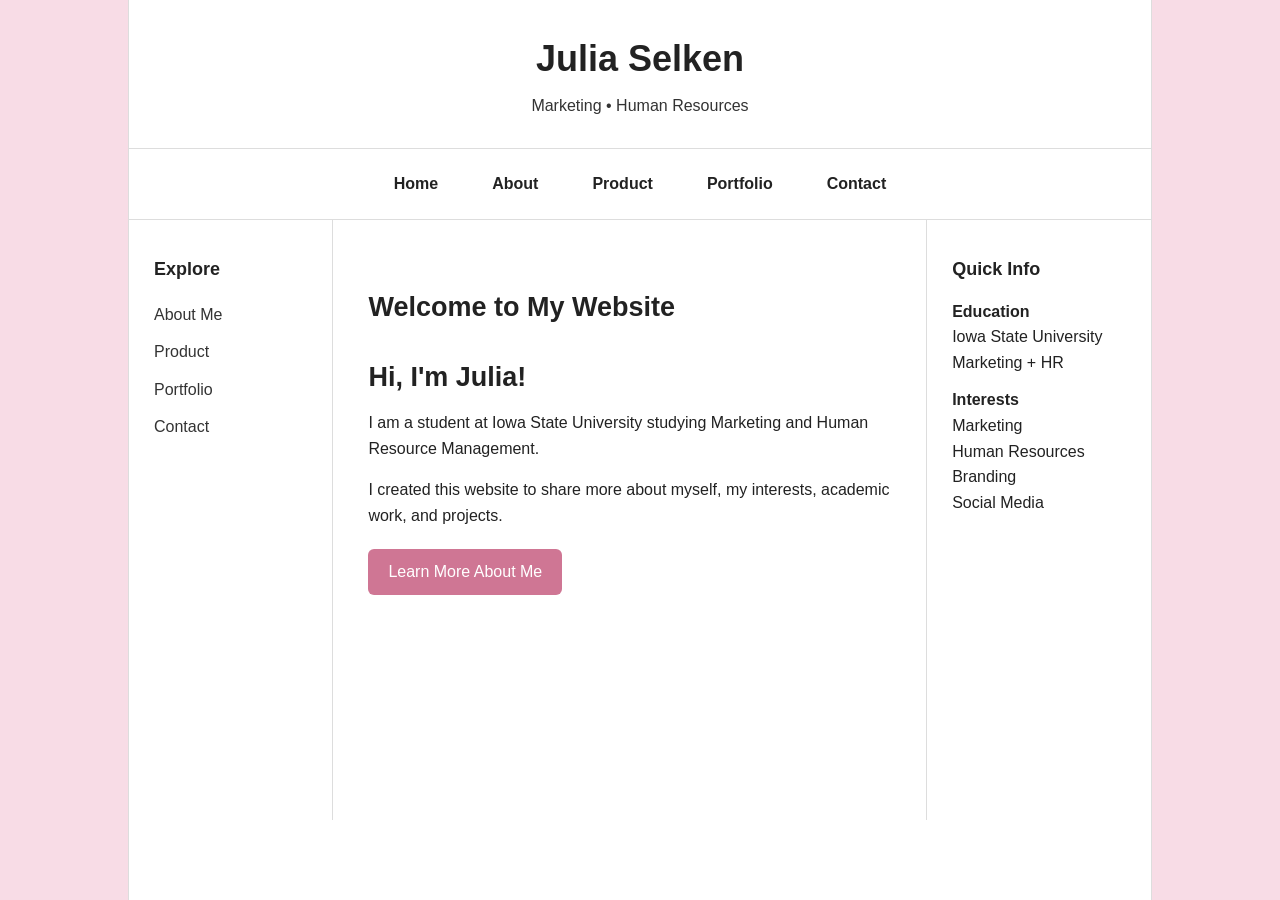
==== commit 6a44c51c: "Update index.html" ====
--- a/index.html
+++ b/index.html
@@ -1,96 +1,189 @@
 <!DOCTYPE html>
+
 <html lang="en">
 
 <head>
+
     <meta charset="UTF-8">
-    <meta name="viewport" content="width=device-width, initial-scale=1.0">
-    <title>Home | Julia Selken</title>
+
+    <meta
+        name="viewport"
+        content="width=device-width, initial-scale=1.0"
+    >
+
+    <title>Julia Selken</title>
+
     <link rel="stylesheet" href="style.css">
+
 </head>
+
 
 <body>
 
 <div class="site-wrapper">
 
+
+    <!-- =========================
+         TOP HEADER
+    ========================== -->
+
     <header class="top-banner">
-        <h1>Julia Selken</h1>
-        <p>Marketing • Human Resources • Portfolio</p>
+
+        <div>
+
+            <h1>Julia Selken</h1>
+
+            <p>
+                Marketing • Human Resources
+            </p>
+
+        </div>
+
     </header>
+
+
+
+    <!-- =========================
+         SHARED NAVIGATION
+    ========================== -->
 
     <div id="navigation"></div>
 
+
+
+    <!-- =========================
+         THREE COLUMN CONTENT
+    ========================== -->
+
     <div class="content-grid">
 
+
+        <!-- =========================
+             LEFT SIDEBAR
+        ========================== -->
+
         <aside class="left-sidebar">
+
             <h3>Explore</h3>
 
             <ul>
-                <li><a href="about.html">About Me</a></li>
-                <li><a href="product.html">Product</a></li>
-                <li><a href="portfolio.html">Portfolio</a></li>
-                <li><a href="contact.html">Contact</a></li>
+
+                <li>
+                    <a href="about.html">About Me</a>
+                </li>
+
+                <li>
+                    <a href="product.html">Product</a>
+                </li>
+
+                <li>
+                    <a href="portfolio.html">Portfolio</a>
+                </li>
+
+                <li>
+                    <a href="contact.html">Contact</a>
+                </li>
+
             </ul>
+
         </aside>
+
+
+
+        <!-- =========================
+             MAIN CONTENT
+        ========================== -->
 
         <main class="main-content">
 
-            <div class="hero-placeholder">
-                Welcome to My Website
-            </div>
 
-            <h1>Hi, I'm Julia!</h1>
+            <section class="hero-box">
 
-            <p>
-                I am a student at Iowa State University studying Marketing and
-                Human Resource Management.
-            </p>
+                <h2>Welcome to My Website</h2>
 
-            <p>
-                I created this website to share more about myself, my interests,
-                academic work, and projects.
-            </p>
+            </section>
 
-            <a href="about.html" class="button">Learn More About Me</a>
+
+            <section class="intro-section">
+
+                <h2>Hi, I'm Julia!</h2>
+
+                <p>
+                    I am a student at Iowa State University studying
+                    Marketing and Human Resource Management.
+                </p>
+
+                <p>
+                    I created this website to share more about myself,
+                    my interests, academic work, and projects.
+                </p>
+
+                <a
+                    href="about.html"
+                    class="button"
+                >
+                    Learn More About Me
+                </a>
+
+            </section>
+
 
         </main>
 
+
+
+        <!-- =========================
+             RIGHT SIDEBAR
+        ========================== -->
+
         <aside class="right-sidebar">
 
-            <div class="sticky-content">
+            <h3>Quick Info</h3>
 
-                <h3>Quick Info</h3>
 
-                <div class="card">
-                    <h3>Education</h3>
-                    <p>
-                        Iowa State University<br>
-                        Marketing + HR
-                    </p>
-                </div>
+            <div class="info-card">
 
-                <div class="card">
-                    <h3>Interests</h3>
-                    <p>
-                        Marketing<br>
-                        Human Resources<br>
-                        Branding<br>
-                        Social Media
-                    </p>
-                </div>
+                <h4>Education</h4>
+
+                <p>
+                    Iowa State University<br>
+                    Marketing + HR
+                </p>
 
             </div>
 
+
+            <div class="info-card">
+
+                <h4>Interests</h4>
+
+                <p>
+                    Marketing<br>
+                    Human Resources<br>
+                    Branding<br>
+                    Social Media
+                </p>
+
+            </div>
+
+
         </aside>
+
 
     </div>
 
-    <footer>
-        <p>© 2026 Julia Selken</p>
-    </footer>
 
 </div>
 
+
+
+<!-- =========================
+     NAVIGATION JAVASCRIPT
+========================== -->
+
 <script src="navigation.js"></script>
 
+
 </body>
+
 </html>
--- a/style.css
+++ b/style.css
@@ -1,3 +1,7 @@
+/* =========================================
+   RESET / GLOBAL STYLES
+========================================= */
+
 * {
     box-sizing: border-box;
     margin: 0;
@@ -15,19 +19,42 @@
     line-height: 1.6;
 }
 
+
+/* =========================================
+   MAIN WEBSITE WRAPPER
+   Leaves pink background on both sides
+========================================= */
+
 .site-wrapper {
     width: 80%;
     margin: 0 auto;
     min-height: 100vh;
-    background-color: white;
+
+    background-color: #ffffff;
+
     border-left: 1px solid #ddd;
     border-right: 1px solid #ddd;
 }
 
+
+/* =========================================
+   TOP HEADER
+========================================= */
+
 .top-banner {
+    width: 100%;
+    min-height: 130px;
+
+    padding: 30px 40px;
+
+    display: flex;
+    justify-content: center;
+    align-items: center;
+
     text-align: center;
-    padding: 30px 20px;
-    background-color: white;
+
+    background-color: #ffffff;
+
     border-bottom: 1px solid #ddd;
 }
 
@@ -38,50 +65,95 @@
 
 .top-banner p {
     font-size: 16px;
-}
+    color: #333;
+}
+
+
+/* =========================================
+   TOP NAVIGATION
+========================================= */
 
 #navigation {
-    background-color: white;
+    width: 100%;
+
+    background-color: #ffffff;
+
     border-bottom: 1px solid #ddd;
 }
+
+
+/* Navigation container */
 
 .main-nav {
     display: flex;
+
     justify-content: center;
+    align-items: center;
+
     gap: 30px;
+
     padding: 14px 20px;
 }
+
+
+/* Navigation links */
 
 .main-nav a {
     text-decoration: none;
+
     color: #222;
+
+    font-size: 16px;
     font-weight: 600;
+
     padding: 8px 12px;
+
     border-radius: 6px;
+
     transition: 0.2s ease;
 }
+
+
+/* Navigation hover effect */
 
 .main-nav a:hover {
     background-color: #f7dce5;
     color: #222;
 }
 
+
+/* =========================================
+   MAIN THREE-COLUMN PAGE LAYOUT
+========================================= */
+
 .content-grid {
     display: grid;
+
     grid-template-columns:
         minmax(150px, 20%)
         minmax(0, 1fr)
         minmax(180px, 22%);
+
     min-height: 600px;
 }
 
+
+/* =========================================
+   LEFT SIDEBAR
+========================================= */
+
 .left-sidebar {
-    padding: 30px 20px;
+    padding: 35px 25px;
+
+    background-color: #ffffff;
+
     border-right: 1px solid #ddd;
 }
 
 .left-sidebar h3 {
-    margin-bottom: 15px;
+    font-size: 18px;
+
+    margin-bottom: 18px;
 }
 
 .left-sidebar ul {
@@ -89,113 +161,306 @@
 }
 
 .left-sidebar li {
-    margin-bottom: 10px;
+    margin-bottom: 12px;
 }
 
 .left-sidebar a {
     text-decoration: none;
+
     color: #333;
+
+    font-weight: 500;
+
+    transition: 0.2s ease;
 }
 
 .left-sidebar a:hover {
     color: #cf7694;
 }
 
+
+/* =========================================
+   MAIN CONTENT
+========================================= */
+
 .main-content {
-    padding: 30px 35px;
+    padding: 35px;
 }
 
 .main-content h1 {
     font-size: 36px;
+
     margin-bottom: 15px;
+
+    line-height: 1.2;
 }
 
 .main-content h2 {
     font-size: 27px;
-    margin-top: 30px;
-    margin-bottom: 12px;
+
+    margin-top: 35px;
+    margin-bottom: 15px;
+
+    line-height: 1.3;
+}
+
+.main-content h3 {
+    line-height: 1.3;
 }
 
 .main-content p {
     margin-bottom: 16px;
 }
 
+
+/* Prevent section links from hiding
+   underneath navigation */
+
+.main-content section {
+    scroll-margin-top: 80px;
+}
+
+
+/* =========================================
+   LINKS
+========================================= */
+
+.main-content a,
+.right-sidebar a {
+    color: #b96180;
+}
+
+.main-content a:hover,
+.right-sidebar a:hover {
+    color: #91445f;
+}
+
+
+/* =========================================
+   HERO / PAGE INTRO
+========================================= */
+
+.hero-placeholder {
+    width: 100%;
+
+    min-height: 230px;
+
+    display: flex;
+
+    justify-content: center;
+    align-items: center;
+
+    text-align: center;
+
+    padding: 20px;
+
+    margin-bottom: 30px;
+
+    background-color: #f4f4f4;
+
+    border: 1px solid #ccc;
+    border-radius: 6px;
+
+    font-size: 28px;
+    font-weight: bold;
+}
+
+
+/* =========================================
+   OPTIONAL HERO IMAGE
+========================================= */
+
+.hero {
+    width: 100%;
+
+    margin-bottom: 30px;
+}
+
+.hero img {
+    width: 100%;
+
+    height: 260px;
+
+    object-fit: cover;
+
+    display: block;
+
+    border-radius: 6px;
+}
+
+
+/* =========================================
+   CARDS
+========================================= */
+
+.card {
+    width: 100%;
+
+    background-color: #fafafa;
+
+    border: 1px solid #ddd;
+    border-radius: 8px;
+
+    padding: 20px;
+
+    margin-bottom: 20px;
+
+    transition: 0.2s ease;
+}
+
+.card h3 {
+    color: #cf7694;
+
+    margin-bottom: 10px;
+}
+
+
+/* Card hover interaction */
+
+.card:hover {
+    transform: translateY(-3px);
+
+    box-shadow: 0 5px 15px rgba(0, 0, 0, 0.08);
+}
+
+
+/* Remove unnecessary bottom spacing
+   from last paragraph in cards */
+
+.card p:last-child {
+    margin-bottom: 0;
+}
+
+
+/* =========================================
+   RIGHT SIDEBAR
+========================================= */
+
 .right-sidebar {
-    padding: 30px 20px;
+    padding: 35px 25px;
+
+    background-color: #ffffff;
+
     border-left: 1px solid #ddd;
 }
+
+.right-sidebar h3 {
+    margin-bottom: 15px;
+
+    font-size: 18px;
+}
+
+.right-sidebar p {
+    margin-bottom: 12px;
+}
+
+
+/* Keeps quick information visible
+   while scrolling on desktop */
 
 .sticky-content {
     position: sticky;
-    top: 20px;
-}
-
-.card {
-    background-color: #fafafa;
-    border: 1px solid #ddd;
-    border-radius: 8px;
-    padding: 20px;
-    margin-bottom: 20px;
-    transition: 0.2s ease;
-}
-
-.card:hover {
-    transform: translateY(-3px);
-    box-shadow: 0 5px 15px rgba(0, 0, 0, 0.08);
-}
-
-.card h3 {
-    margin-bottom: 10px;
-    color: #cf7694;
-}
+
+    top: 25px;
+}
+
+
+/* =========================================
+   BUTTONS
+========================================= */
 
 .button {
     display: inline-block;
+
     background-color: #cf7694;
-    color: white;
+
+    color: #ffffff !important;
+
     padding: 10px 20px;
+
+    margin-top: 5px;
+
+    border: none;
     border-radius: 6px;
+
     text-decoration: none;
+
+    cursor: pointer;
+
     transition: 0.2s ease;
 }
 
 .button:hover {
     background-color: #b96180;
+
     transform: translateY(-2px);
 }
 
-.hero-placeholder {
-    min-height: 220px;
-    display: flex;
-    justify-content: center;
-    align-items: center;
-    background-color: #f4f4f4;
-    border: 1px solid #ccc;
-    border-radius: 6px;
-    font-size: 28px;
-    font-weight: bold;
-    margin-bottom: 25px;
-}
+
+/* =========================================
+   GOOGLE FORM
+========================================= */
 
 .google-form {
     width: 100%;
+
     margin-top: 20px;
+
     overflow: hidden;
-}
+
+    border-radius: 8px;
+}
+
+
+/* Makes the Google Form responsive */
 
 .google-form iframe {
-    width: 100%;
+    display: block;
+
+    width: 100%;
+
     max-width: 100%;
-    min-height: 750px;
+
+    min-height: 973px;
+
     border: none;
 }
 
+
+/* =========================================
+   FOOTER
+========================================= */
+
 footer {
+    width: 100%;
+
+    padding: 20px 30px;
+
+    background-color: #ffffff;
+
+    border-top: 1px solid #ddd;
+
     text-align: center;
-    padding: 20px;
-    border-top: 1px solid #ddd;
+
+    font-size: 14px;
+
     color: #666;
 }
+
+footer a {
+    color: #cf7694;
+
+    text-decoration: none;
+}
+
+footer a:hover {
+    text-decoration: underline;
+}
+
+
+/* =========================================
+   TABLET RESPONSIVE DESIGN
+========================================= */
 
 @media (max-width: 1000px) {
 
@@ -203,41 +468,103 @@
         width: 90%;
     }
 
+
+    /* Changes from 3 columns to 2 */
+
     .content-grid {
         grid-template-columns: 180px 1fr;
     }
 
+
+    /* Moves right sidebar underneath */
+
     .right-sidebar {
         grid-column: 1 / -1;
+
         border-left: none;
+
         border-top: 1px solid #ddd;
     }
+
 
     .sticky-content {
         position: static;
     }
-}
+
+
+    .main-content {
+        padding: 30px;
+    }
+
+}
+
+
+/* =========================================
+   MOBILE RESPONSIVE DESIGN
+========================================= */
 
 @media (max-width: 700px) {
+
+    body {
+        background-color: #f8dce6;
+    }
+
 
     .site-wrapper {
         width: 96%;
     }
 
+
+    /* Stack all columns */
+
     .content-grid {
         display: block;
     }
 
+
+    /* Header */
+
+    .top-banner {
+        min-height: 110px;
+
+        padding: 25px 15px;
+    }
+
+    .top-banner h1 {
+        font-size: 30px;
+    }
+
+
+    /* Navigation wraps on small screens */
+
     .main-nav {
         flex-wrap: wrap;
-        gap: 10px;
-    }
+
+        gap: 8px;
+
+        padding: 12px 10px;
+    }
+
+    .main-nav a {
+        font-size: 14px;
+
+        padding: 7px 9px;
+    }
+
+
+    /* Sidebars */
 
     .left-sidebar,
     .right-sidebar {
         border: none;
+
         border-bottom: 1px solid #ddd;
-    }
+
+        padding: 25px 20px;
+    }
+
+
+    /* Main content */
 
     .main-content {
         padding: 25px 20px;
@@ -246,4 +573,78 @@
     .main-content h1 {
         font-size: 30px;
     }
-}
+
+    .main-content h2 {
+        font-size: 24px;
+    }
+
+
+    /* Hero */
+
+    .hero-placeholder {
+        min-height: 180px;
+
+        font-size: 24px;
+    }
+
+    .hero img {
+        height: 200px;
+    }
+
+
+    /* Google Form */
+
+    .google-form iframe {
+        width: 100%;
+
+        min-height: 973px;
+    }
+
+}
+
+
+/* =========================================
+   VERY SMALL MOBILE DEVICES
+========================================= */
+
+@media (max-width: 450px) {
+
+    .site-wrapper {
+        width: 100%;
+
+        border-left: none;
+        border-right: none;
+    }
+
+
+    .main-nav {
+        gap: 4px;
+    }
+
+    .main-nav a {
+        font-size: 13px;
+
+        padding: 6px 7px;
+    }
+
+
+    .main-content {
+        padding: 20px 16px;
+    }
+
+
+    .main-content h1 {
+        font-size: 27px;
+    }
+
+
+    .main-content h2 {
+        font-size: 22px;
+    }
+
+
+    .card {
+        padding: 16px;
+    }
+
+}
